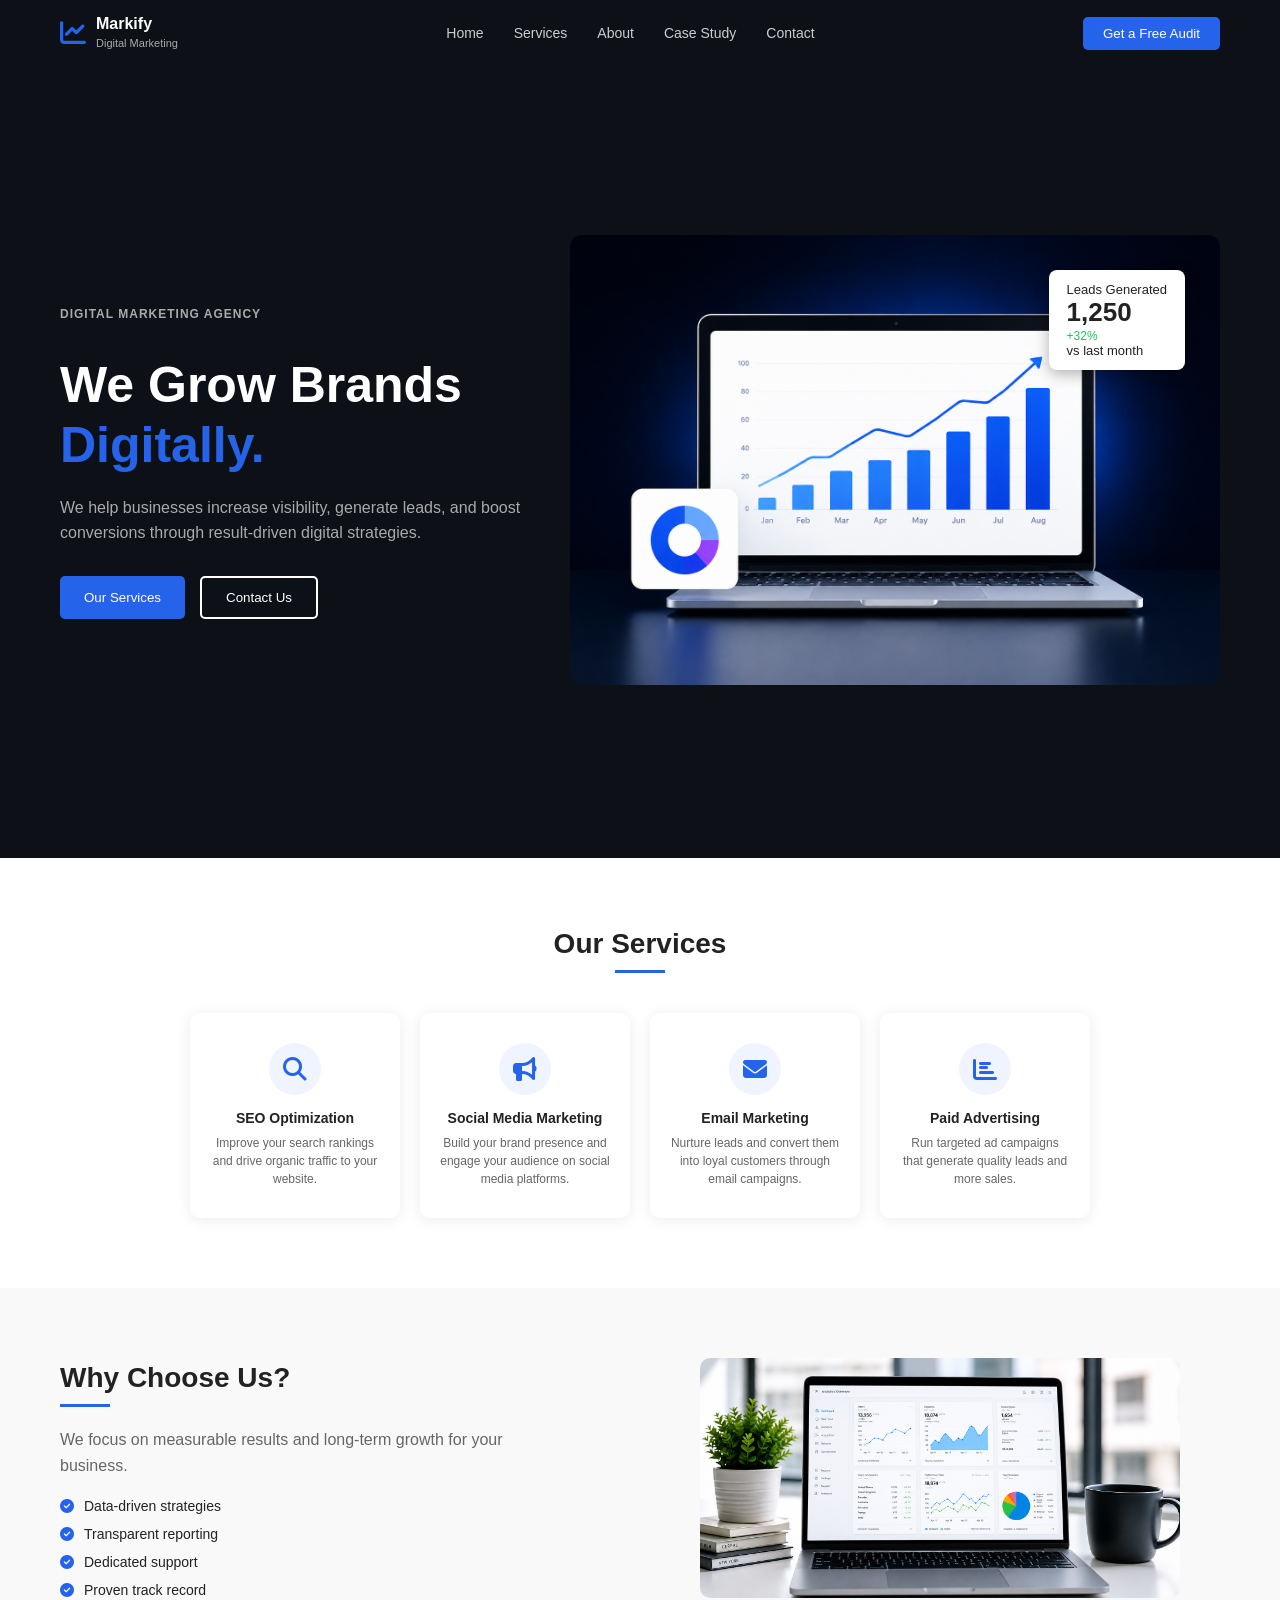
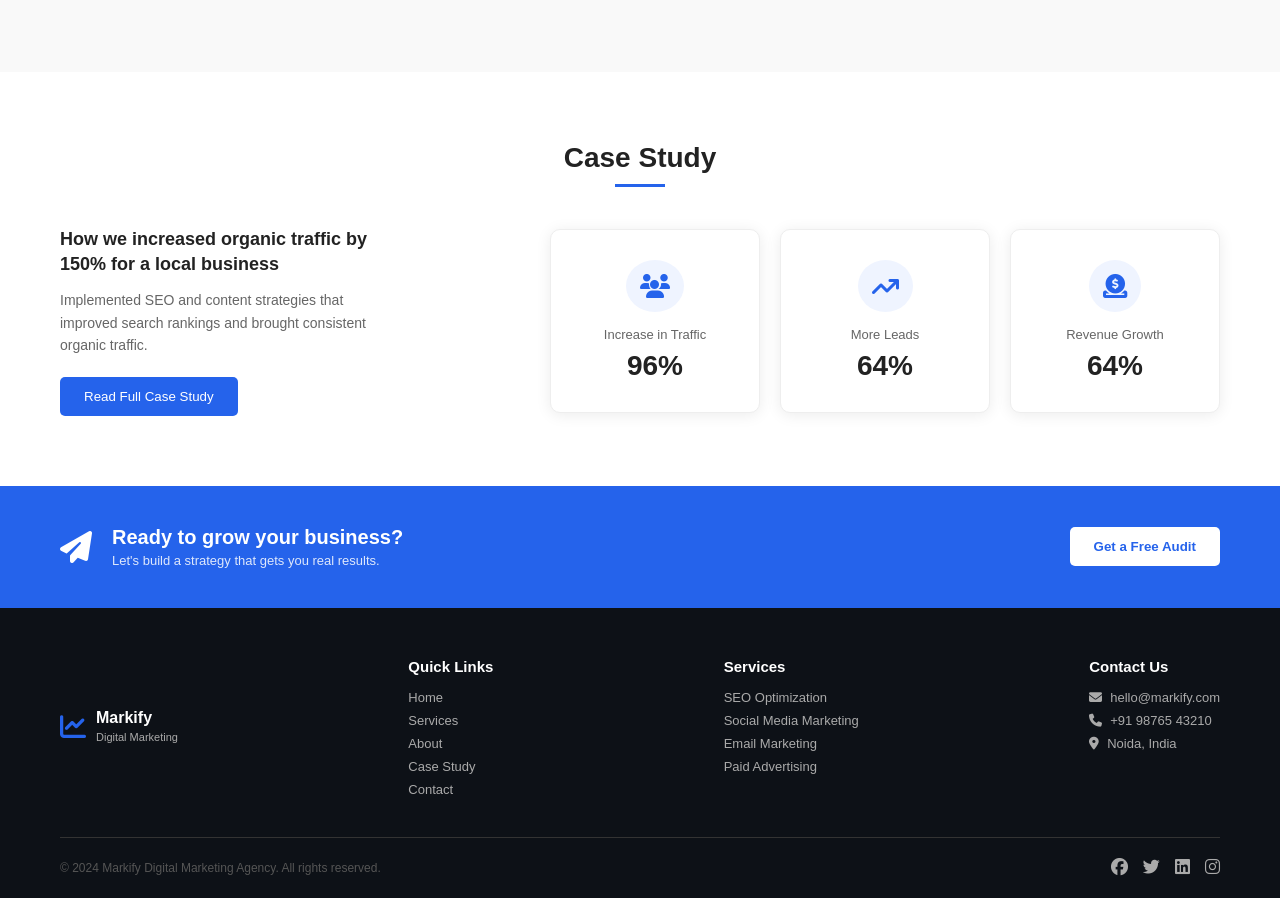
==== index.html @ 2cdf53cd "Moved files out of Code folder" ====
<!DOCTYPE html>
<html lang="en">
<head>
    <meta charset="UTF-8">
    <meta name="viewport" content="width=device-width, initial-scale=1.0">
    <title>Markify - Digital Marketing</title>
    <link rel="icon" type="image/svg+xml" href="../Image/favicon.svg">
    <link rel="stylesheet" href="style.css">
    <link rel="stylesheet" href="https://cdnjs.cloudflare.com/ajax/libs/font-awesome/6.4.0/css/all.min.css">
</head>
<body>

    <!-- Navbar -->
    <header>
        <nav>
            <div class="logo">
                <i class="fa-solid fa-chart-line"></i>
                <div><strong>Markify</strong><br><small>Digital Marketing</small></div>
            </div>
            <ul>
                <li><a href="#home">Home</a></li>
                <li><a href="#services">Services</a></li>
                <li><a href="#about">About</a></li>
                <li><a href="#case-study">Case Study</a></li>
                <li><a href="#contact">Contact</a></li>
            </ul>
            <button class="btn-audit">Get a Free Audit</button>
        </nav>
    </header>

    <!-- Hero -->
    <section class="hero" id="home">
        <div class="hero-text">
            <p class="label">DIGITAL MARKETING AGENCY</p>
            <h1>We Grow Brands <span>Digitally.</span></h1>
            <p>We help businesses increase visibility, generate leads, and boost conversions through result-driven digital strategies.</p>
            <div class="hero-btns">
                <button class="btn-primary">Our Services</button>
                <button class="btn-ghost">Contact Us</button>
            </div>
        </div>
        <div class="hero-image">
            <img src="../Image/Img1.png" alt="Dashboard">
            <div class="stats-card">Leads Generated <strong>1,250</strong> <span>+32%</span> <br> vs last month</div>
        </div>
    </section>

    <!-- Services -->
    <section class="services" id="services">
        <h2>Our Services</h2>
        <div class="divider"></div>
        <div class="cards">
            <div class="card">
                <i class="fa-solid fa-magnifying-glass"></i>
                <h3>SEO Optimization</h3>
                <p>Improve your search rankings and drive organic traffic to your website.</p>
            </div>
            <div class="card">
                <i class="fa-solid fa-bullhorn"></i>
                <h3>Social Media Marketing</h3>
                <p>Build your brand presence and engage your audience on social media platforms.</p>
            </div>
            <div class="card">
                <i class="fa-solid fa-envelope"></i>
                <h3>Email Marketing</h3>
                <p>Nurture leads and convert them into loyal customers through email campaigns.</p>
            </div>
            <div class="card">
                <i class="fa-solid fa-chart-bar"></i>
                <h3>Paid Advertising</h3>
                <p>Run targeted ad campaigns that generate quality leads and more sales.</p>
            </div>
        </div>
    </section>

    <!-- Why Choose Us -->
    <section class="why" id="about">
        <div class="why-text">
            <h2>Why Choose Us?</h2>
            <div class="divider-left"></div>
            <p>We focus on measurable results and long-term growth for your business.</p>
            <ul>
                <li><i class="fa-solid fa-circle-check"></i> Data-driven strategies</li>
                <li><i class="fa-solid fa-circle-check"></i> Transparent reporting</li>
                <li><i class="fa-solid fa-circle-check"></i> Dedicated support</li>
                <li><i class="fa-solid fa-circle-check"></i> Proven track record</li>
            </ul>
        </div>
        <div class="why-image"><img src="../Image/Img2.png" alt="Why Choose Us"></div>
    </section>

    <!-- Case Study -->
    <section class="case-study" id="case-study">
        <h2>Case Study</h2>
        <div class="divider"></div>
        <div class="case-content">
            <div class="case-text">
                <h3>How we increased organic traffic by 150% for a local business</h3>
                <p>Implemented SEO and content strategies that improved search rankings and brought consistent organic traffic.</p>
                <button class="btn-primary">Read Full Case Study</button>
            </div>
            <div class="case-stats">
                <div class="stat"><i class="fa-solid fa-users"></i><p>Increase in Traffic</p><h3 class="count-up" data-target="150">0%</h3></div>
                <div class="stat"><i class="fa-solid fa-arrow-trend-up"></i><p>More Leads</p><h3 class="count-up" data-target="120">0%</h3></div>
                <div class="stat"><i class="fa-solid fa-circle-dollar-to-slot"></i><p>Revenue Growth</p><h3 class="count-up" data-target="90">0%</h3></div>
            </div>
        </div>
    </section>

    <!-- CTA Banner -->
    <section class="cta">
        <div class="cta-text">
            <i class="fa-solid fa-paper-plane"></i>
            <div>
                <h3>Ready to grow your business?</h3>
                <p>Let's build a strategy that gets you real results.</p>
            </div>
        </div>
        <button class="btn-white">Get a Free Audit</button>
    </section>

    <!-- Footer -->
    <footer id="contact">
        <div class="footer-top">
            <div class="logo">
                <i class="fa-solid fa-chart-line"></i>
                <div><strong>Markify</strong><br><small>Digital Marketing</small></div>
            </div>
            <div class="footer-col">
                <h4>Quick Links</h4>
                <ul>
                    <li><a href="#home">Home</a></li>
                    <li><a href="#services">Services</a></li>
                    <li><a href="#about">About</a></li>
                    <li><a href="#case-study">Case Study</a></li>
                    <li><a href="#contact">Contact</a></li>
                </ul>
            </div>
            <div class="footer-col">
                <h4>Services</h4>
                <ul>
                    <li><a href="#services">SEO Optimization</a></li>
                    <li><a href="#services">Social Media Marketing</a></li>
                    <li><a href="#services">Email Marketing</a></li>
                    <li><a href="#services">Paid Advertising</a></li>
                </ul>
            </div>
            <div class="footer-col">
                <h4>Contact Us</h4>
                <ul>
                    <li><i class="fa-solid fa-envelope"></i> hello@markify.com</li>
                    <li><i class="fa-solid fa-phone"></i> +91 98765 43210</li>
                    <li><i class="fa-solid fa-location-dot"></i> Noida, India</li>
                </ul>
            </div>
        </div>
        <div class="footer-bottom">
            <p>© 2024 Markify Digital Marketing Agency. All rights reserved.</p>
            <div class="social">
                <li><a href="https://www.facebook.com" target="_blank"><i class="fa-brands fa-facebook"></i></a></li>
                <li><a href="https://www.x.com" target="_blank"><i class="fa-brands fa-twitter"></i></a></li>
                <li><a href="https://www.linkedin.com" target="_blank"><i class="fa-brands fa-linkedin"></i></a></li>
                <li><a href="https://www.instagram.com" target="_blank"><i class="fa-brands fa-instagram"></i></a></li>
            </div>
        </div>
    </footer>
    <script src="script.js"></script>

</body>
</html>
---- style.css ----
* {
    margin: 0;
    padding: 0;
    box-sizing: border-box;
    font-family: Arial, sans-serif;
}

html {
    scroll-behavior: smooth;
}

body {
    color: #222;
}

/* Navbar */
header {
    background: #0d1117;
    padding: 15px 60px;
}

nav {
    display: flex;
    justify-content: space-between;
    align-items: center;
}

.logo {
    display: flex;
    align-items: center;
    gap: 10px;
    color: white;
}

.logo i {
    font-size: 26px;
    color: #2563eb;
}

.logo small {
    font-size: 11px;
    color: #aaa;
    font-weight: normal;
}

nav ul {
    display: flex;
    list-style: none;
    gap: 30px;
}

nav ul li a {
    text-decoration: none;
    color: #ccc;
    font-size: 14px;
    position: relative;
    padding-bottom: 4px;
}

nav ul li a::after {
    content: '';
    position: absolute;
    bottom: 0;
    left: 0;
    width: 100%;
    height: 2px;
    background: #2563eb;
    transform: scaleX(0);
    transform-origin: right;
    transition: transform 0.3s ease;
}

nav ul li a:hover::after {
    transform: scaleX(1);
    transform-origin: left;
}

.btn-audit {
    padding: 9px 20px;
    background: #2563eb;
    color: white;
    border: none;
    border-radius: 5px;
    cursor: pointer;
    transition: background 0.25s ease;
}

.btn-audit:hover { background: #1d4ed8; }

/* Hero */
.hero {
    background: #0d1117;
    color: white;
    display: flex;
    align-items: center;
    justify-content: space-between;
    padding: 80px 60px;
    min-height: 88vh;
    gap: 40px;
}

.hero-text {
    max-width: 480px;
}

.label {
    color: #2563eb;
    font-size: 12px;
    font-weight: bold;
    letter-spacing: 1px;
    margin-bottom: 15px;
}

.hero-text h1 {
    font-size: 50px;
    line-height: 1.2;
    margin-bottom: 20px;
}

.hero-text h1 span {
    color: #2563eb;
}

.hero-text p {
    color: #aaa;
    margin-bottom: 30px;
    line-height: 1.6;
}

.hero-btns {
    display: flex;
    gap: 15px;
}

.btn-primary {
    padding: 12px 24px;
    background: #2563eb;
    color: white;
    border: none;
    border-radius: 5px;
    cursor: pointer;
    transition: background 0.25s ease;
}

.btn-primary:hover { background: #1d4ed8; }

.btn-ghost {
    padding: 12px 24px;
    background: transparent;
    color: white;
    border: 2px solid white;
    border-radius: 5px;
    cursor: pointer;
    transition: background 0.25s ease, color 0.25s ease;
}

.btn-ghost:hover { background: rgba(255,255,255,0.12); }

.hero-image {
    position: relative;
}

.hero-image img {
    width: 650px;
    height: 450px;
    object-fit: cover;
    border-radius: 12px;
}

.stats-card {
    position: absolute;
    top: 35px;
    right: 35px;
    background: white;
    color: #222;
    padding: 12px 18px;
    border-radius: 8px;
    font-size: 13px;
    box-shadow: 0 4px 15px rgba(0, 0, 0, 0.3);
}

.stats-card strong {
    display: block;
    font-size: 26px;
    color: #222;
}

.stats-card span {
    color: #22c55e;
    font-size: 12px;
}

/* Services */
.services {
    padding: 70px 60px;
    text-align: center;
    background: white;
}

.services h2,
.case-study h2 {
    font-size: 28px;
    margin-bottom: 10px;
}

.divider {
    width: 50px;
    height: 3px;
    background: #2563eb;
    margin: 0 auto 40px;
}

.divider-left {
    width: 50px;
    height: 3px;
    background: #2563eb;
    margin-bottom: 20px;
}

.cards {
    display: flex;
    justify-content: center;
    gap: 20px;
    flex-wrap: wrap;
}

.card {
    background: white;
    padding: 30px 20px;
    width: 210px;
    border-radius: 10px;
    box-shadow: 0 2px 15px rgba(0, 0, 0, 0.08);
    text-align: center;
    transition: transform 0.25s ease, box-shadow 0.25s ease;
}

.card:hover {
    transform: scale(1.05);
    box-shadow: 0 8px 30px rgba(0, 0, 0, 0.14);
}

.card i {
    font-size: 24px;
    color: #2563eb;
    background: #eff4ff;
    padding: 14px;
    border-radius: 50%;
    margin-bottom: 15px;
    display: inline-block;
}

.card h3 {
    font-size: 14px;
    margin-bottom: 8px;
}

.card p {
    font-size: 12px;
    color: #666;
    line-height: 1.5;
}

/* Why Choose Us */
.why {
    display: flex;
    align-items: center;
    justify-content: space-between;
    padding: 70px 60px;
    gap: 40px;
    background: #f9f9f9;
}

.why-text {
    max-width: 450px;
}

.why-text h2 {
    font-size: 28px;
    margin-bottom: 10px;
}

.why-text p {
    color: #666;
    margin-bottom: 20px;
    line-height: 1.6;
}

.why-text ul {
    list-style: none;
    display: flex;
    flex-direction: column;
    gap: 12px;
}

.why-text ul li {
    display: flex;
    align-items: center;
    gap: 10px;
    font-size: 14px;
}

.why-text ul li i {
    color: #2563eb;
}

.why-image .img-placeholder {
    width: 420px;
    height: 280px;
    background: #dde3ea;
    border-radius: 10px;
}

.why-image img {
    width: 480px;
    height: 240px;
    border-radius: 10px;
    object-fit: cover;
    margin-right: 40px;
}

/* Case Study */
.case-study {
    padding: 70px 60px;
    text-align: center;
    background: white;
}

.case-content {
    display: flex;
    justify-content: space-between;
    align-items: center;
    text-align: left;
    gap: 40px;
    margin-top: 40px;
}

.case-text {
    max-width: 340px;
}

.case-text h3 {
    font-size: 18px;
    margin-bottom: 12px;
    line-height: 1.4;
}

.case-text p {
    color: #666;
    margin-bottom: 20px;
    font-size: 14px;
    line-height: 1.6;
}

.case-stats {
    display: flex;
    gap: 20px;
}

.stat {
    background: white;
    padding: 30px 20px;
    width: 210px;
    border-radius: 10px;
    box-shadow: 0 2px 15px rgba(0, 0, 0, 0.08);
    border: 1px solid #eee;
    text-align: center;
    transition: transform 0.25s ease, box-shadow 0.25s ease;
}

.stat:hover {
    transform: scale(1.05);
    box-shadow: 0 8px 30px rgba(0, 0, 0, 0.14);
}

.stat i {
    font-size: 24px;
    color: #2563eb;
    background: #eff4ff;
    padding: 14px;
    border-radius: 50%;
    margin-bottom: 15px;
    display: inline-block;
}

.stat p {
    font-size: 13px;
    color: #666;
    margin-bottom: 8px;
}

.stat h3 {
    font-size: 28px;
    font-weight: bold;
    color: #222;
}

/* CTA Banner */
.cta {
    background: #2563eb;
    padding: 40px 60px;
    display: flex;
    justify-content: space-between;
    align-items: center;
    color: white;
}

.cta-text {
    display: flex;
    align-items: center;
    gap: 20px;
}

.cta-text i {
    font-size: 32px;
}

.cta-text h3 {
    font-size: 20px;
    margin-bottom: 4px;
}

.cta-text p {
    font-size: 13px;
    opacity: 0.85;
}

.btn-white {
    padding: 12px 24px;
    background: white;
    color: #2563eb;
    border: none;
    border-radius: 5px;
    cursor: pointer;
    font-weight: bold;
    white-space: nowrap;
    transition: opacity 0.25s ease;
}

.btn-white:hover { opacity: 0.85; }

/* Footer */
footer {
    background: #0d1117;
    color: #ccc;
    padding: 50px 60px 20px;
}

.footer-top {
    display: flex;
    justify-content: space-between;
    gap: 40px;
    margin-bottom: 40px;
}

.footer-col h4 {
    color: white;
    margin-bottom: 15px;
    font-size: 15px;
}

.footer-col ul {
    list-style: none;
    display: flex;
    flex-direction: column;
    gap: 8px;
}

.footer-col ul li,
.footer-col ul li a {
    color: #aaa;
    text-decoration: none;
    font-size: 13px;
    display: flex;
    align-items: center;
    gap: 8px;
}

.footer-bottom {
    border-top: 1px solid #333;
    padding-top: 20px;
    display: flex;
    justify-content: space-between;
    align-items: center;
    font-size: 12px;
    color: #555;
}

.social {
    display: flex;
    gap: 15px;
    font-size: 17px;
    color: #aaa;
    list-style: none;
}

.social a {
    color: #aaa;
    text-decoration: none;
    transition: color 0.25s ease;
}

.social a:hover { color: white; }
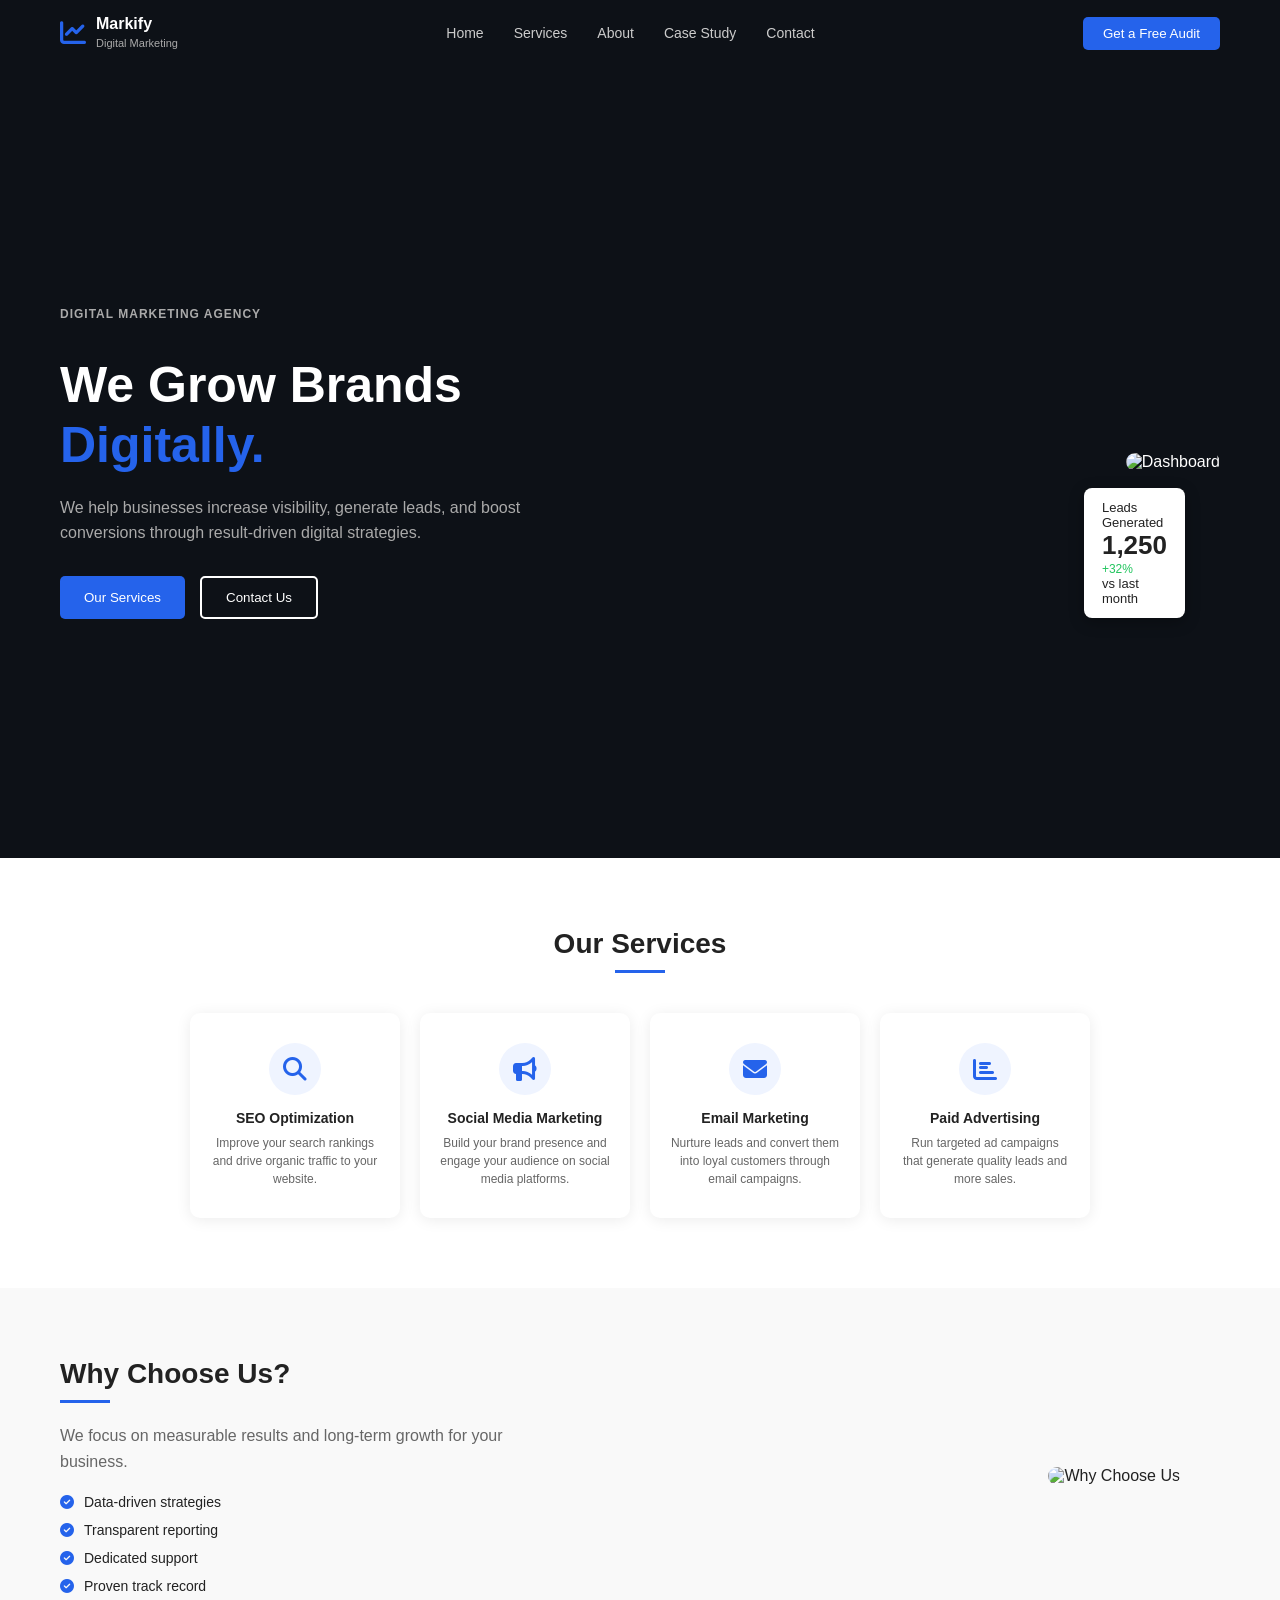
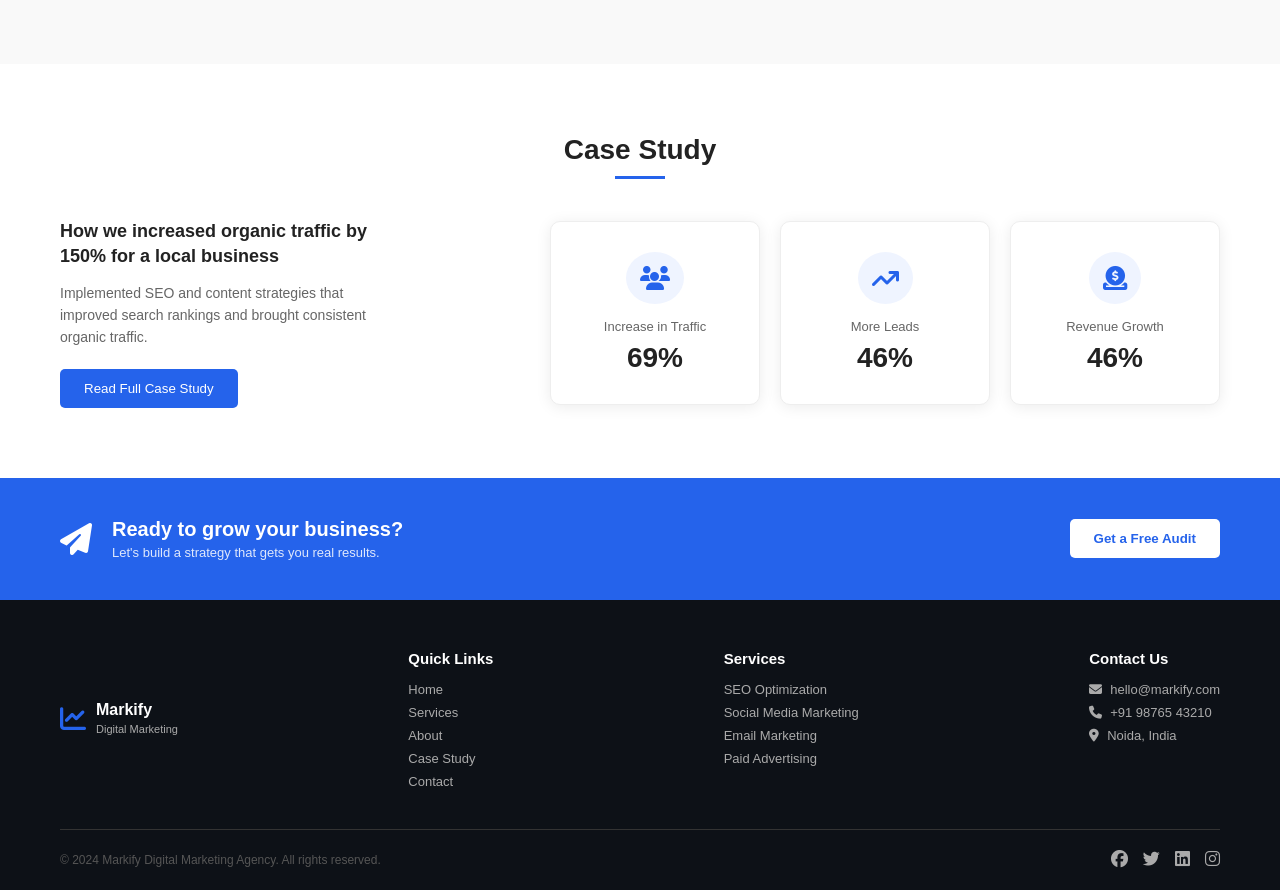
==== commit fc8f1e52: "fixed images issue" ====
--- a/index.html
+++ b/index.html
@@ -4,7 +4,7 @@
     <meta charset="UTF-8">
     <meta name="viewport" content="width=device-width, initial-scale=1.0">
     <title>Markify - Digital Marketing</title>
-    <link rel="icon" type="image/svg+xml" href="../Image/favicon.svg">
+    <link rel="icon" type="image/svg+xml" href="images/favicon.svg">
     <link rel="stylesheet" href="style.css">
     <link rel="stylesheet" href="https://cdnjs.cloudflare.com/ajax/libs/font-awesome/6.4.0/css/all.min.css">
 </head>
@@ -40,7 +40,7 @@
             </div>
         </div>
         <div class="hero-image">
-            <img src="../Image/Img1.png" alt="Dashboard">
+            <img src="images/img1.png" alt="Dashboard">
             <div class="stats-card">Leads Generated <strong>1,250</strong> <span>+32%</span> <br> vs last month</div>
         </div>
     </section>
@@ -86,7 +86,7 @@
                 <li><i class="fa-solid fa-circle-check"></i> Proven track record</li>
             </ul>
         </div>
-        <div class="why-image"><img src="../Image/Img2.png" alt="Why Choose Us"></div>
+        <div class="why-image"><img src="images/img2.png" alt="Why Choose Us"></div>
     </section>
 
     <!-- Case Study -->
